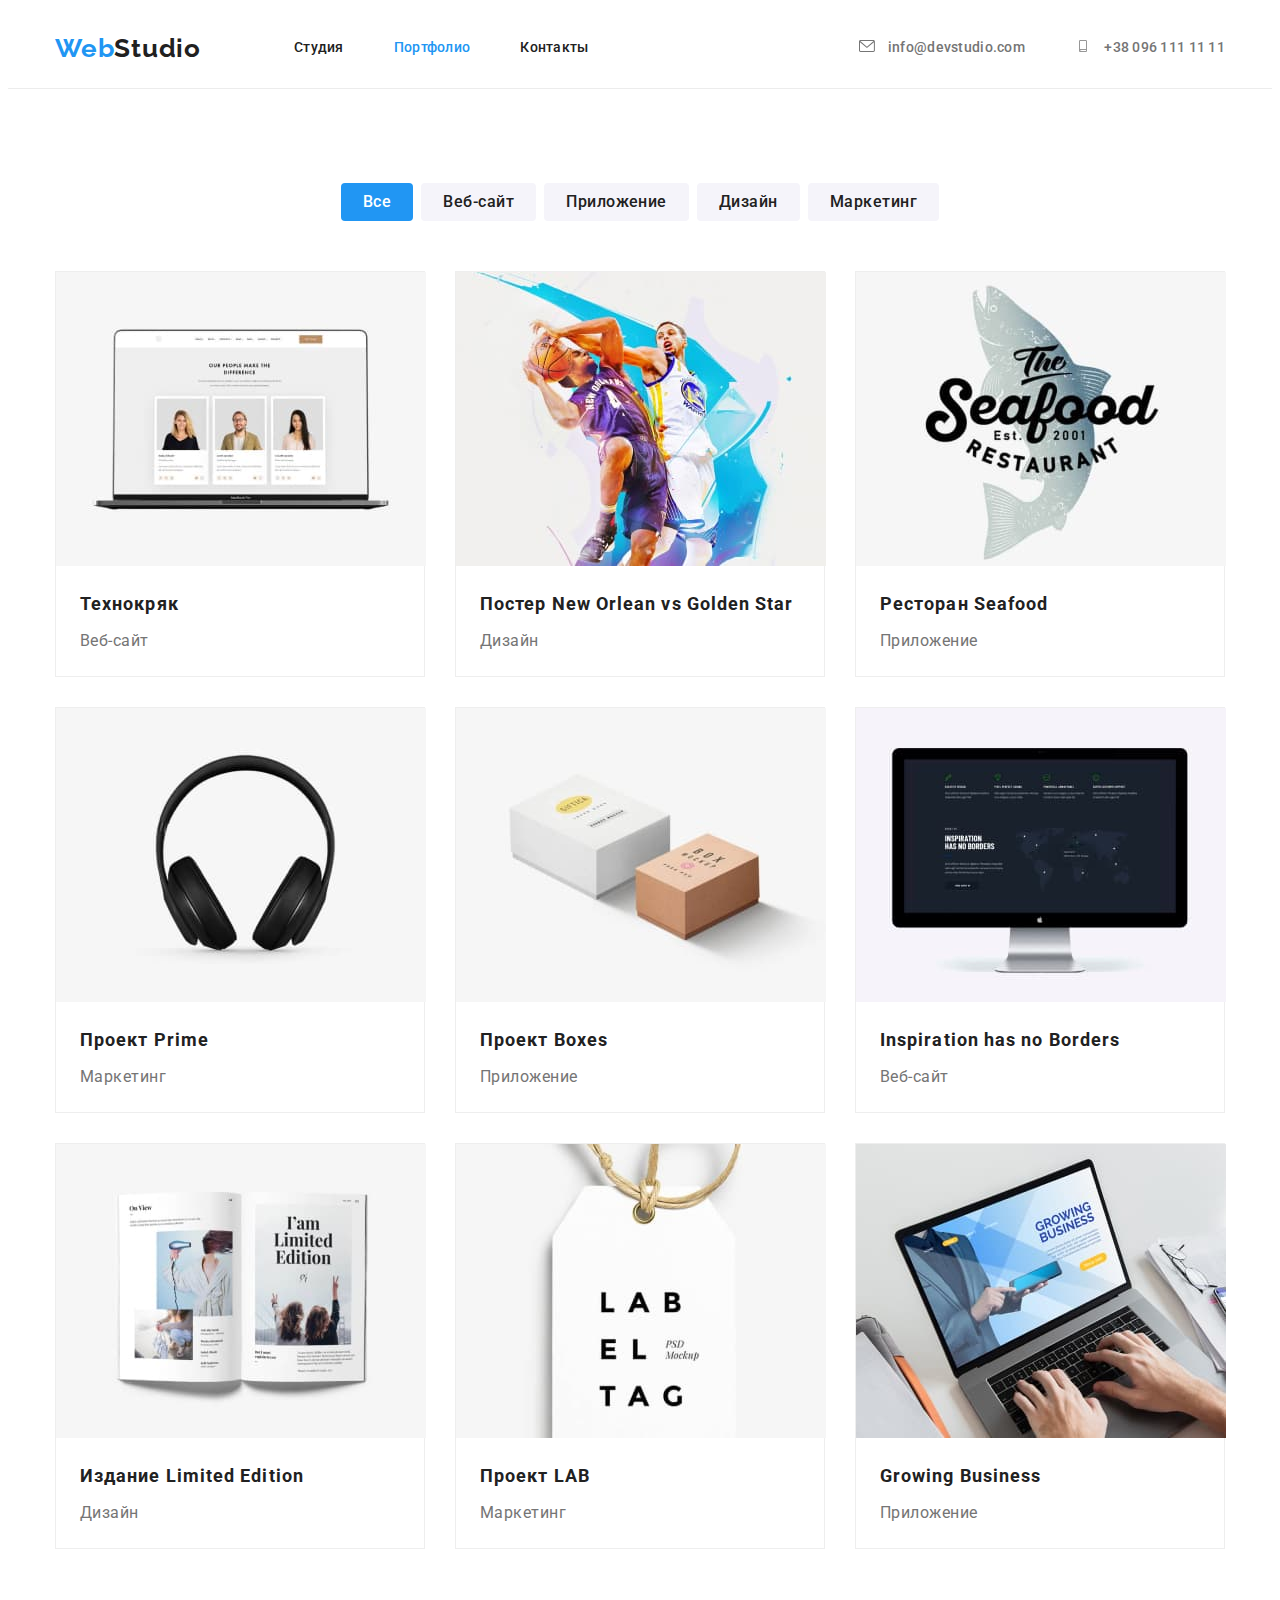
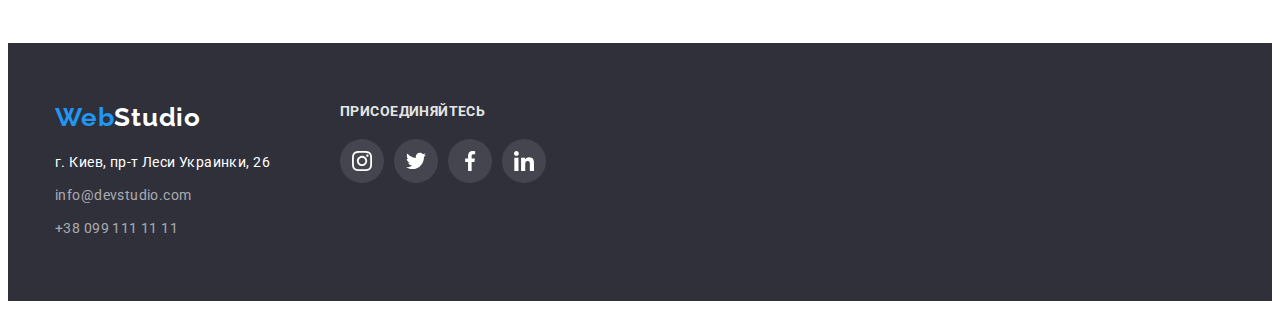
==== portfolio.html @ 863176aa "дз№5" ====
<!DOCTYPE html>
<html lang="ru">
<head>
    <meta charset="UTF-8">
    <meta http-equiv="X-UA-Compatible" content="IE=edge">
    <meta name="viewport" content="width=device-width, initial-scale=1.0">
    <link rel="preconnect" href="https://fonts.googleapis.com">
    <link rel="preconnect" href="https://fonts.gstatic.com" crossorigin>
    <link href="https://fonts.googleapis.com/css2?family=Raleway:wght@700&family=Roboto:wght@400;500;700;900&display=swap"
        rel="stylesheet">
    <title>Портфоліо</title>
        <link rel="stylesheet" href="https://cdnjs.cloudflare.com/ajax/libs/modern-normalize/1.1.0/modern-normalize.min.css"
            integrity="sha512-wpPYUAdjBVSE4KJnH1VR1HeZfpl1ub8YT/NKx4PuQ5NmX2tKuGu6U/JRp5y+Y8XG2tV+wKQpNHVUX03MfMFn9Q=="
            crossorigin="anonymous" referrerpolicy="no-referrer" />
    <link rel="stylesheet" href="stylse/reset.css">
    <link rel="stylesheet" href="stylse/styles.css">
</head>
<body>
    <header class="header">
        <div class="container header-box">
            <a class="header-logo-link link" href="" lang="en"><span class="logo-color">Web</span>Studio </a>
            <nav class="headr-nav">
                <ul class="nav-list list">
                    <li class="nav-item"><a class="nav link" href="./index.html"> Студия</a></li>
                    <li class="nav-item"><a class="nav link current" href="">Портфолио</a></li>
                    <li class="nav-item"><a class="nav link" href="">Контакты</a></li>
                </ul>
            </nav>
        <a class="contact-link link" href="mailto:info@devstudio.com">
          <svg class="contact-icon" width="16px" height="12px">
            <use href="./images/icons.svg#icon-envelope-2"></use>
          </svg>
          info@devstudio.com</a>

        <a class="contact-link link" href="tel:+380961111111">
          <svg class="contact-icon" width="16px" height="12px">
            <use href="./images/icons.svg#icon-smartphone-2"></use>
          </svg>
          +38 096 111 11 11</a>
        </div>
    </header>
    <main >
        <section class="project">
            <div class="container">
            <ul class="filter-list list ">
                <li class="filter-item"><a href=""><input class="filter-btn btn-current" type="button" value="Все"></a></li>
                <li class="filter-item"><a href=""><input class="filter-btn" type="button" value="Веб-сайт"></a></li>
                <li class="filter-item"><a href=""><input class="filter-btn" type="button" value="Приложение"></a></li>
                <li class="filter-item"><a href=""><input class="filter-btn" type="button" value="Дизайн"></a></li>
                <li class="filter-item"><a href=""><input class="filter-btn" type="button" value="Маркетинг"></a></li>
            </ul>
            <ul class="project-list list">
                <li class="project-item"><a href="" class="project-link link">
                    <img class="projeсt-image" src="./images/p-1.jpg" 
                    alt="Екран ноутбука на якому зображено сайт" 
                    width="370">
                    <div class="project-card">
                        <h3 class="projeсt-name">Технокряк</h3>
                        <p class="projeсt-part">Веб-сайт</p>
                    </div>
                    </a>
                </li>
                <li class="project-item"><a href="" class="project-link link">
                    <img class="projeсt-image" src="./images/p-2.jpg" 
                    alt="два гравці баскетболу" 
                    width="370">
                    <div class="project-card">
                        <h3 class="projeсt-name">Постер <span lang="en">New Orlean vs Golden Star</span> </h3>
                        <p class="projeсt-part">Дизайн</p>
                    </div>
                </a>
                </li>
                <li class="project-item"><a href="" class="project-link link">
                    <img class="projeсt-image" src="./images/p-3.jpg" 
                    alt="логотип ресторану з рибою" 
                    width="370">
                    <div class="project-card">
                        <h3 class="projeсt-name">Ресторан <span lang="en">Seafood</span> </h3>
                        <p class="projeсt-part">Приложение</p>
                    </div>
                </a>
                </li>
                <li class="project-item"><a href="" class="project-link link">
                    <img class="projeсt-image" src="./images/p-4.jpg"
                    alt="навушники" 
                    width="370">
                    <div class="project-card">
                        <h3 class="projeсt-name">Проект <span lang="en">Prime</span> </h3>
                        <p class="projeсt-part">Маркетинг</p>
                    </div>
                </a>
                </li>
                <li class="project-item"><a href="" class="project-link link">
                    <img class="projeсt-image" src="./images/p-5.jpg"
                    alt="дві коробки" 
                    width="370">
                    <div class="project-card"><h3 class="projeсt-name">Проект <span lang="en">Boxes</span> </h3>
                    <p class="projeсt-part">Приложение</p>
                </div>
                
                </li></a>
                <li class="project-item">
                    <a href="" class="project-link link">
                    <img class="projeсt-image" src="./images/p-6.jpg" 
                    alt="компютер" 
                    width="370">
                    <div class="project-card">
                        <h3 class="projeсt-name" lang="en">Inspiration has no Borders</h3>
                        <p class="projeсt-part">Веб-сайт</p>
                    </div>
                </a>
                </li>
                <li class="project-item">
                    <a href="" class="project-link link">
                    <img class="projeсt-image" src="./images/p-7.jpg" 
                    alt="книга" 
                    width="370">
                    <div class="project-card">
                        <h3 class="projeсt-name">Издание <span lang="en">Limited Edition</span> </h3>
                        <p class="projeсt-part">Дизайн</p>
                    </div>
                </a>
                </li>
                <li class="project-item">
                    <a href="" class="project-link link">
                    <img class="projeсt-image" src="./images/p-8.jpg" 
                    alt="етікетка" 
                    width="370">
                    <div class="project-card">
                        <h3 class="projeсt-name">Проект <span lang="en">LAB</span> </h3>
                        <p class="projeсt-part">Маркетинг</p>
                    </div>
                </a>
                </li>
                <li class="project-item">
                    <a href="" class="project-link link">
                    <img class="projeсt-image" src="./images/p-9.jpg" 
                    alt="компютер" 
                    width="370">
                    <div class="project-card">
                        <h3 class="projeсt-name" lang="en">Growing Business</h3>
                        <p class="projeсt-part">Приложение</p>
                    </div>
                </a>
                </li>
            </ul>
            
            </div>
        </section>
    </main>
    <footer class="footer-block">
      <section class="footer-box container">
        <div class="footer-address">
          <a class="footer-logo-link link" href="" lang="en"
            ><span class="logo-color">Web</span>Studio
          </a>
          <address class="footer-adr">
            <a
              class="footer-map link"
              href="https://goo.gl/maps/GrZTc98YmpMvjkZD6"
              target="_blank"
              rel="noopener noreferrer"
              >г. Киев, пр-т Леси Украинки, 26</a
            >
          </address>
          <a class="footer-link link" href="mailto:info@devstudio.com"
            >info@devstudio.com</a
          >
          <a class="footer-link link" href="tel:+380961111111"
            >+38 099 111 11 11</a
          >
        </div>
        <div class="join-us-box">
          <p class="join-title">присоединяйтесь</p>
          <ul class="join-list list">
            <li class="join-item">
              <a href="" class="join-link">
              <svg class="join-icon" wight="20px" height="20px" >
                <use href="./images/icons.svg#icon-instagram-1-2"></use>
              </svg>
            </a>
          </li>
          <li class="join-item">
              <a href="" class="join-link">
              <svg class="join-icon" wight="20px" height="20px" >
                <use href="./images/icons.svg#icon-twitter-1-2"></use>
              </svg>
            </a>
          </li>
          <li class="join-item">
              <a href="" class="join-link">
              <svg class="join-icon" wight="20px" height="20px" >
                <use href="./images/icons.svg#icon-facebook-1-2"></use>
              </svg>
            </a>
          </li>
          <li class="join-item">
              <a href="" class="join-link">
              <svg class="join-icon" wight="20px" height="20px" >
                <use href="./images/icons.svg#icon-linkedin-1-2"></use>
              </svg>
            </a>
          </li>
          </ul>
        </div>
      </section>
    </footer>
</body>
</html>
---- stylse/styles.css ----
:root {
  --headlines-color: #212121;
  --text-color: #757575;
  --background-color: #2f303a;
  --accent-color: #2196f3;
  --text-white-color: #ffffff;
  --btn-color: #f5f4fa;
  --body-color: #e5e5e5;
  --social-color: #afb1b8;
}
.container {
  width: 1200px;
  padding-left: 15px;
  padding-right: 15px;
  margin: 0 auto;
  /* outline: 2px solid tomato; */
}


body {
  font-family: "Roboto", sans-serif;
  color: var(--body-color);
}
.list {
  list-style: none;
}
.link {
  text-decoration: none;
}
/* -----------------HEDER --------------*/
.header {
  border-bottom: 1px solid #ececec;
}
.header-box {
  align-items: center;
  display: flex;
}
.headr-nav {
  font-size: 14px;
  line-height: 1.33;
}
.logo-color {
  color: var(--accent-color);
}
.header-logo-link {
  color: var(--headlines-color);
  font-family: "Raleway";
  font-style: normal;
  font-weight: bold;
  font-size: 26px;
  line-height: 1.19;
  letter-spacing: 0.03em;
}
/* -------------------NAV------------------- */
.nav {
  color: var(--headlines-color);
  font-style: normal;
  font-weight: 500;
  font-size: 14px;
  line-height: 1.14;
  letter-spacing: 0.02em;
  padding-top: 32px;
  padding-bottom: 32px;
  display: block;
}
.nav:hover,
.nav:focus {
  color: var(--accent-color);
}
.nav.link.current {
  color: var(--accent-color);
}
.nav-list {
  margin-left: 93px;
  display: flex;
}

.nav-item {
  margin-right: 50px;
}
.nav-item:last-child {
  margin-right: 0px;
}

/* ------------------CONTACT------------- */

.contact-icon {
  margin-right: 10px;
    fill: currentColor;

}
.contact-icon:hover,
.contact-icon:focus {
  fill: currentColor;
}
.contact-link {
  font-style: normal;
  font-weight: 500;
  font-size: 14px;
  line-height: 1.14;
  letter-spacing: 0.02em;
  color: var(--text-color);
  margin-right: 50px;
  margin-left: 10px;
  margin-left: auto;
}
.contact-link:last-child {
  margin-right: 0px;
  margin-left: 0px;
}
.contact-link:hover,
.contact-link:focus {
  color: var(--accent-color);
}
.contact-list {
  margin-left: 331px;
}
.contact-item {
  margin-right: 50px;
}
.contact-item:last-child {
  margin-right: 0px;
}
/* -------------------MAIN index------- */
/* ------------------HERO index--------- */
.hero {
  background-color: var(--background-color);
  background-image: linear-gradient(
      rgba(47, 48, 58, 0.4),
      rgba(47, 48, 58, 0.4)),
    url(../images/hero.jpg);
  background-repeat: repeat;
  background-position: center;
  background-size: cover;
  max-width: 1600px;
  height: 600px;
  margin-left: auto;
  margin-right: auto;
  padding-top: 200px;
  padding-bottom: 200px;
  text-align: center;
}
.hero-title {
  color: var(--text-white-color);
  font-style: normal;
  font-weight: 900;
  font-size: 44px;
  line-height: 1.36;
  text-align: center;
  letter-spacing: 0.06em;
  text-transform: uppercase;
  max-width: 696px;
  margin: 0 auto;
  margin-bottom: 30px;
}
/* --------------------BTN index----------- */
.order-btn {
  background-color: var(--accent-color);
  color: var(--text-white-color);
  cursor: pointer;
  font-style: normal;
  font-weight: bold;
  font-size: 16px;
  line-height: 1.87;
  letter-spacing: 0.06em;
  font-family: "Roboto";
  margin: 0 auto;
  border: none;
  padding: 10px 32px;
  box-shadow: 0px 4px 4px rgba(0, 0, 0, 0.15);
  border-radius: 4px;
}
.order-btn:hover,
.order-btn:focus {
  background-color: #2181f0;
}
/* -------------------FEATURES index----- */
.features-item::before {
  content: '';
  display: block;
  height: 120px;
  margin-bottom: 30px;
  background-color: #f5f4fa;
  background-size: 70px, 70px;
  background-repeat: no-repeat;
  background-position: center;
  border-radius: 4px;
}



.attention-icon::before {
  background-image: url(../images/antenna.svg);
}
.punctuality-icon::before {
  background-image: url(../images/clock.svg);
}
.plan-icon::before {
  background-image: url(../images/diagram.svg);
}
.modern-icon::before {
  background-image: url(../images/astronaut.svg);
}


.features {
  padding-top: 94px;
  padding-bottom: 94px;
}
.features-name {
  color: var(--headlines-color);
  font-style: normal;
  font-weight: bold;
  font-size: 14px;
  line-height: 1.14;
  letter-spacing: 0.03em;
  text-transform: uppercase;
  margin-bottom: 10px;
}
.features-description {
  color: var(--text-color);
  font-style: normal;
  font-weight: normal;
  font-size: 14px;
  line-height: 1.7;
  letter-spacing: 0.03em;
}
.features-list {
  display: flex;
  flex-wrap: wrap;
  list-style: none;
  flex-basis: calc(100% / 4 -30px);
}
.features-item {
  margin-right: 30px;
  width: 270px;
}
.features-item:nth-child(4n + 4) {
  margin-right: 0;
}
/* ------------------PIC index-------- */
.pic {
  padding-bottom: 94px;
}
.pic-list {
  display: flex;
  flex-wrap: wrap;
}
.pic-title {
  color: var(--headlines-color);
  text-align: center;
  font-style: normal;
  font-weight: bold;
  font-size: 36px;
  line-height: 1.16;
  letter-spacing: 0.03em;
  margin-bottom: 50px;
}
.pic-item {
  margin-right: 30px;
  flex-basis: calc(100% / 3 - 30px);
}
.pic-item:nth-child(3n + 3) {
  margin-right: 0;
}
/* ---------------------TEAM index------ */
.team {
  background-color: var(--btn-color);
  padding-top: 94px;
  padding-bottom: 94px;
}
.team-list {
  display: flex;
  flex-wrap: wrap;
}
.team-item {
  background-color: var(--text-white-color);
  margin-right: 30px;
  box-shadow: 0px 1px 3px rgba(0, 0, 0, 0.12), 0px 1px 1px rgba(0, 0, 0, 0.14),
    0px 2px 1px rgba(0, 0, 0, 0.2);
  border-radius: 0px 0px 4px 4px;
}
.team-item:nth-child(4n + 4) {
  margin-right: 0;
}
.team-title {
  color: var(--headlines-color);
  text-align: center;
  margin-bottom: 50px;
  font-style: normal;
  font-weight: bold;
  font-size: 36px;
  line-height: 1.16;
  letter-spacing: 0.03em;
}
.team-name {
  color: var(--headlines-color);
  font-style: normal;
  font-weight: 500;
  font-size: 16px;
  line-height: 1.18;
  text-align: center;
  letter-spacing: 0.03em;
  margin-bottom: 10px;
}
.team-position {
  color: var(--text-color);
  font-style: normal;
  font-weight: normal;
  font-size: 16px;
  line-height: 1.18;
  text-align: center;
  letter-spacing: 0.03em;
  margin-bottom: 16px;
}
.team-card {
  padding-top: 30px;
  padding-bottom: 30px;
}
.team-social-list {
  display: flex;
  justify-content: center;
}
.team-social-item + .team-social-item {
  margin-left: 10px;
}
.team-social-link {
  width: 44px;
  height: 44px;
  background-color: var(--text-white-color);
  display: flex;
  justify-content: center;
  align-items: center;
  border-radius: 50%;
  fill: var(--social-color);
}
.team-social-link:hover,
.team-social-link:focus {
  background-color: var(--accent-color);
  fill: var(--text-white-color);
}
/* -----------------CLIENT---------------- */
.client {
  padding-top: 94px;
  padding-bottom: 94px;
}

.client-title {
font-size: 36px;
line-height: 42px;
text-align: center;
letter-spacing: 0.03em;
color: var(--headlines-color);
margin-bottom:50px;
}
.client-list {
  display: flex;
  justify-content: center;
}
.client-item {
  margin-right: 30px;
}
.client-item:last-child {
  margin-right: 0;
}
.client-link {
  fill: var(--social-color);
  display:flex;
  justify-content: center;
  align-items: center;
  width: 170px;
  height: 92px;
  border: 1px solid var(--social-color);
  border-radius: 4px;

}
.client-link:focus,
.client-link:hover {
  fill: var(--accent-color);
  border: 1px solid var(--accent-color);
}

/* ----------------MAIN portfolio----- */
/* --------------FILTER port----- */
.project {
  padding-top: 94px;
  padding-bottom: 94px;
}
.filter-list {
  display: flex;
  justify-content: center;
  margin-bottom: 50px;
}
.filter-item {
  margin-right: 8px;
}
.filter-item:last-child {
  margin-right: 0;
}
.filter-btn {
  color: var(--headlines-color);
  background-color: var(--btn-color);
  cursor: pointer;
  font-style: normal;
  font-weight: 500;
  font-size: 16px;
  line-height: 1.62;
  text-align: center;
  letter-spacing: 0.03em;
  border-radius: 4px;
  font-family: "Roboto";
  border: 0;
  font-family: inherit;
  padding: 6px 22px;
}
.btn-current {
  background-color: var(--accent-color);
  color: var(--text-white-color);
}
.filter-btn:hover,
.filter-btn:focus {
  color: var(--text-white-color);
  background-color: var(--accent-color);
  box-shadow: 0px 3px 1px rgba(0, 0, 0, 0.1), 0px 1px 2px rgba(0, 0, 0, 0.08),
    0px 2px 2px rgba(0, 0, 0, 0.12);
  border-radius: 4px;
}
/* --------------PROJECT port---- */
.project-list {
  display: flex;
  flex-wrap: wrap;
  /* margin-right: -30px;
margin-bottom: -30px; */

}
.project-item {
  background-color: var(--text-white-color);
  border: 1px solid #eeeeee;
  width: 370px;
  margin-right: 30px;
  margin-bottom: 30px;
  cursor: pointer;
}
.project-item:focus,
.project-item:hover {
  box-shadow: 0px 1px 1px rgba(0, 0, 0, 0.12),
  0px 4px 4px rgba(0, 0, 0, 0.06), 
  1px 4px 6px rgba(0, 0, 0, 0.16);
}
.project-item:nth-child(3n) {
  margin-right: 0;
}
.project-item:nth-last-child(-n + 3) {
  margin-bottom: 0;
}
.project-card {
  padding: 20px 24px;
}

.projeсt-name {
  color: var(--headlines-color);
  font-style: normal;
  font-weight: bold;
  font-size: 18px;
  line-height: 2;
  letter-spacing: 0.06em;
  margin-bottom: 4px;
}

.projeсt-part {
  color: var(--text-color);
  font-style: normal;
  font-weight: normal;
  font-size: 16px;
  line-height: 1.87;
  letter-spacing: 0.03em;
}
.projeсt-image {
  display: block;
}

/* -----footer-------- */
.footer-block {
  padding-top: 60px;
  padding-bottom: 60px;
  background-color: var(--background-color);

}
.footer-box {
  display: flex;
}
.footer-address {
  margin-right: 70px;
}
.footer-logo-link {
  color: var(--text-white-color);
  font-family: "Raleway";
  font-style: normal;
  font-weight: bold;
  font-size: 26px;
  line-height: 1.1;
  letter-spacing: 0.03em;
  margin-bottom: 20px;
  display: block;
}
.footer-adr {
  font-style: normal;
  margin-bottom: 9px;
}
.footer-map {
  color: var(--text-white-color);
  font-style: normal;
  font-weight: normal;
  font-size: 14px;
  line-height: 1.71;
  letter-spacing: 0.03em;
}

.footer-item {
  box-sizing: border-box;
}
.footer-link {
  color: rgba(255, 255, 255, 0.6);
  font-style: normal;
  font-weight: normal;
  font-size: 14px;
  line-height: 1.71;
  letter-spacing: 0.03em;
  display: block;
  margin-bottom: 9px;
}
.footer-link:last-child {
  margin-bottom: 0;
}
.footer-link:hover,
.footer-link:focus {
  color: var(--text-white-color);
}
.join-us-box {
}
.join-title {
  font-style: normal;
font-weight: bold;
font-size: 14px;
line-height: 16px;
letter-spacing: 0.03em;
text-transform: uppercase;
margin-bottom: 20px;
}
.join-list {
  display: flex;  
  /* justify-content: center; */
}
.join-item + .join-item {
  margin-left: 10px;
}
.join-link {
  width: 44px;
  height: 44px;
  display: flex;
  justify-content: center;
  align-items: center;
  border-radius: 50%;
  background-color: rgba(255, 255, 255, 0.1);;
  fill: var(--text-white-color);
}
.join-link:hover,
.join-link:focus {
  background-color: var(--accent-color);
  
  
}
.join-icon {
  /* fill: var(--text-white-color); */
  
}
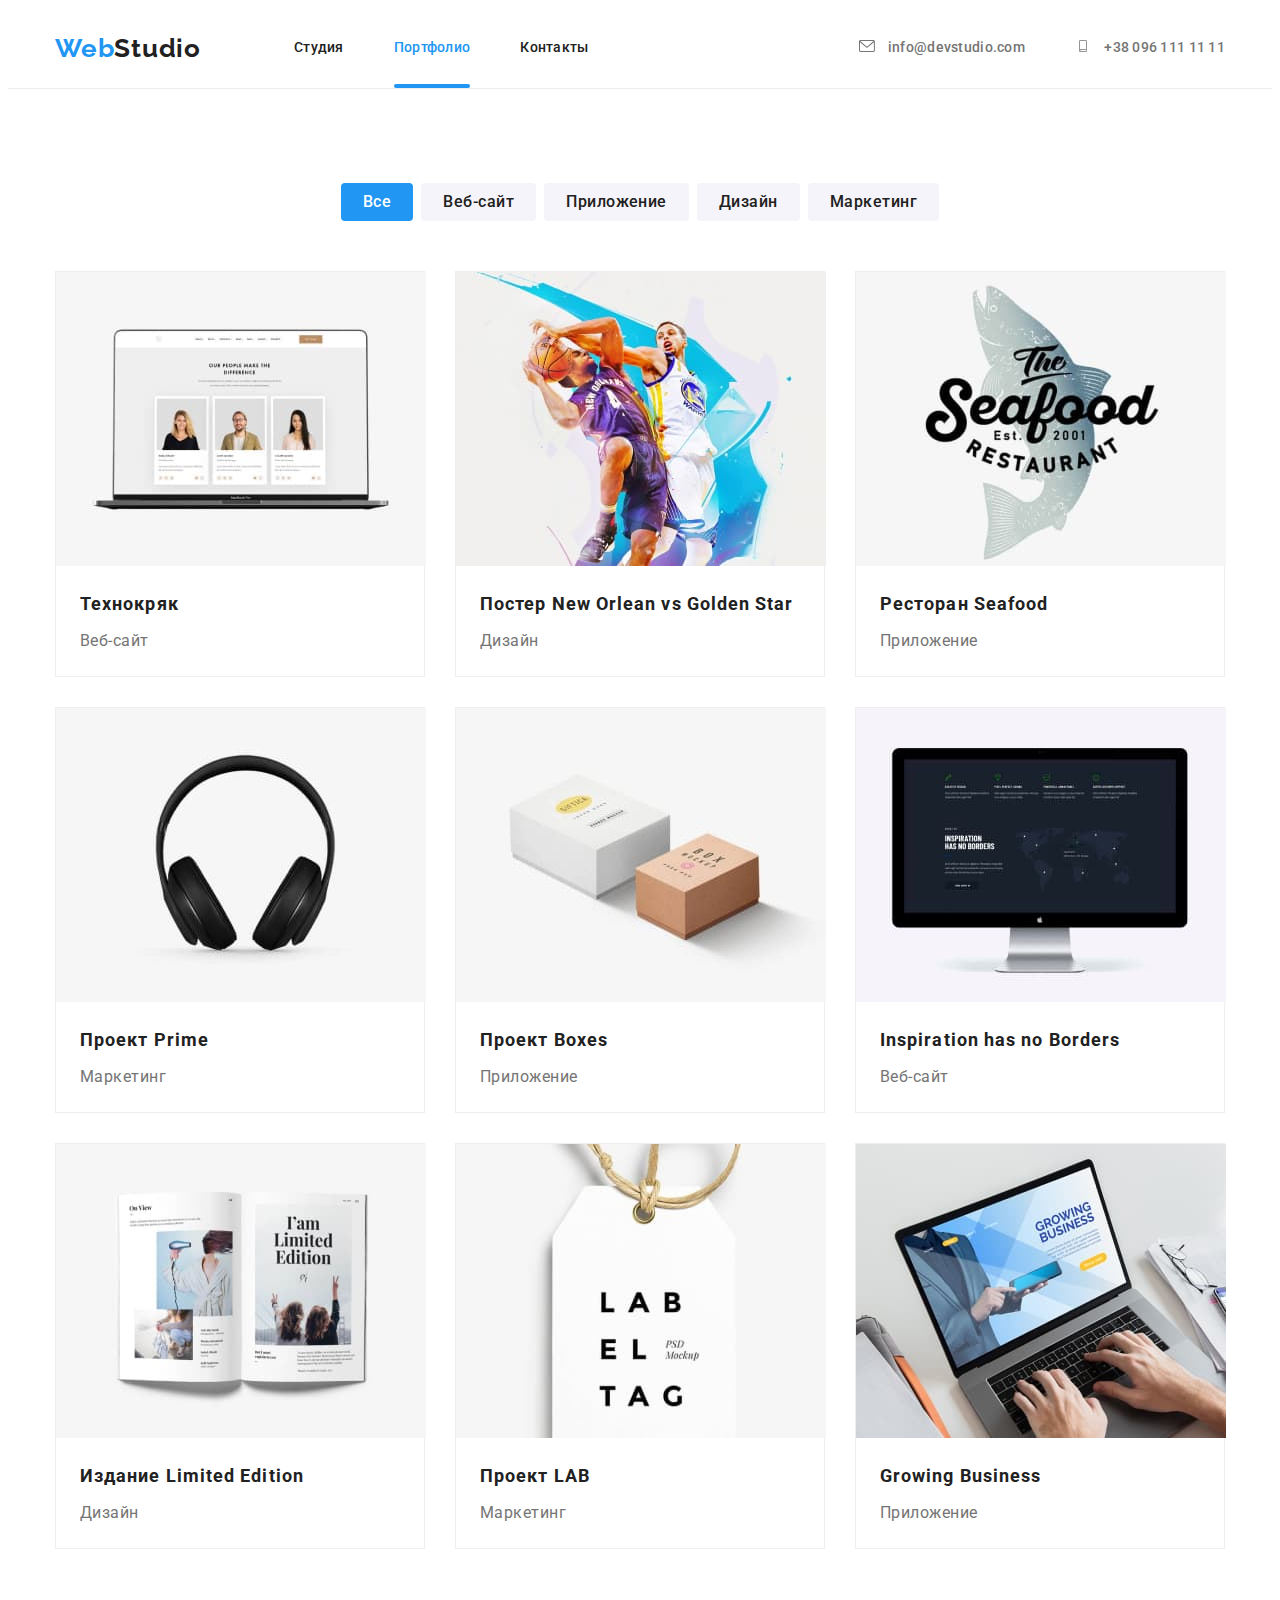
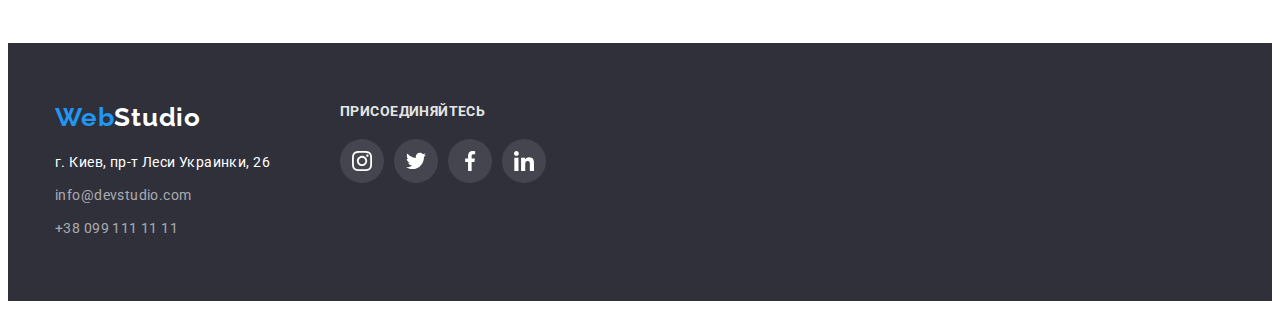
==== commit bb97b06d: "частково виконана дз№5" ====
--- a/portfolio.html
+++ b/portfolio.html
@@ -51,9 +51,12 @@
             </ul>
             <ul class="project-list list">
                 <li class="project-item"><a href="" class="project-link link">
+                  <div class="projeсt-overlay">
                     <img class="projeсt-image" src="./images/p-1.jpg" 
-                    alt="Екран ноутбука на якому зображено сайт" 
-                    width="370">
+                      alt="Екран ноутбука на якому зображено сайт" 
+                      width="370">
+                    <p class="projeсt-overlay-text">Технокряк это современная площадка распространения коронавируса. Компании используют эту платформу для цифрового шпионажа и атак на защищённые сервера конкурентов.</p>
+                  </div>
                     <div class="project-card">
                         <h3 class="projeсt-name">Технокряк</h3>
                         <p class="projeсt-part">Веб-сайт</p>
--- a/stylse/styles.css
+++ b/stylse/styles.css
@@ -69,7 +69,20 @@
 }
 .nav.link.current {
   color: var(--accent-color);
-}
+  position: relative;
+}
+/* --------dz#5-------- */
+.nav.link.current::after {
+  content: ' ';
+  position: absolute;
+  height: 4px;
+  width: 100%;
+  bottom: 0;
+  left: 0;
+  background: var(--accent-color);
+  border-radius: 2px;
+}
+
 .nav-list {
   margin-left: 93px;
   display: flex;
@@ -429,8 +442,6 @@
 .project-list {
   display: flex;
   flex-wrap: wrap;
-  /* margin-right: -30px;
-margin-bottom: -30px; */
 
 }
 .project-item {
@@ -478,6 +489,36 @@
 .projeсt-image {
   display: block;
 }
+/* ----------OVERLAY--------- */
+.projeсt-overlay {
+  position: relative;
+  /* overflow: hidden; */
+}
+.projeсt-overlay-text {
+  position: absolute;
+width: 100%;
+height: 100%;
+left: 0;
+top: 0;
+font-size: 18px;
+line-height: 28px;
+letter-spacing: 0.03em;
+  background: rgba(33, 150, 243, 0.9);
+color: var(--text-white-color);
+padding: 63px 24px;
+opacity: 0;
+
+
+}
+.projeсt-overlay-text:hover,
+.projeсt-overlay-text:focus {
+  opacity: 1;
+  
+}
+
+
+
+
 
 /* -----footer-------- */
 .footer-block {
@@ -574,3 +615,42 @@
   /* fill: var(--text-white-color); */
   
 }
+/* ------MODAL-------- */
+
+.backdrop {
+  position: fixed;
+  top: 0;
+  left: 0;
+  width: 100%;
+  height: 100%;
+  background: rgba(0, 0, 0, 0.2);
+}
+.backdrop.is-hidden {
+  opacity: 1;
+  pointer-events: none;
+  visibility: hidden;
+}
+.modal {
+  position: absolute;
+  top: 50%;
+  left: 50%;
+  transform: translate(-50%, -50%);
+  min-width: 528px;
+  min-height: 581px;
+  background: #FFFFFF;
+  box-shadow: 0px 1px 3px rgba(0, 0, 0, 0.12), 0px 1px 1px rgba(0, 0, 0, 0.14), 0px 2px 1px rgba(0, 0, 0, 0.2);
+  border-radius: 4px;
+}
+.close-modal-btn {
+  position: absolute;
+  top: 8px;
+  right: 8px;
+  width: 30px;
+  height: 30px;
+  border-radius: 50%;
+  border: 1px solid rgba(0, 0, 0, 0.1);
+  background-color: var(--text-white-color);
+  display: flex;
+  align-items: center;
+  cursor: pointer;
+}
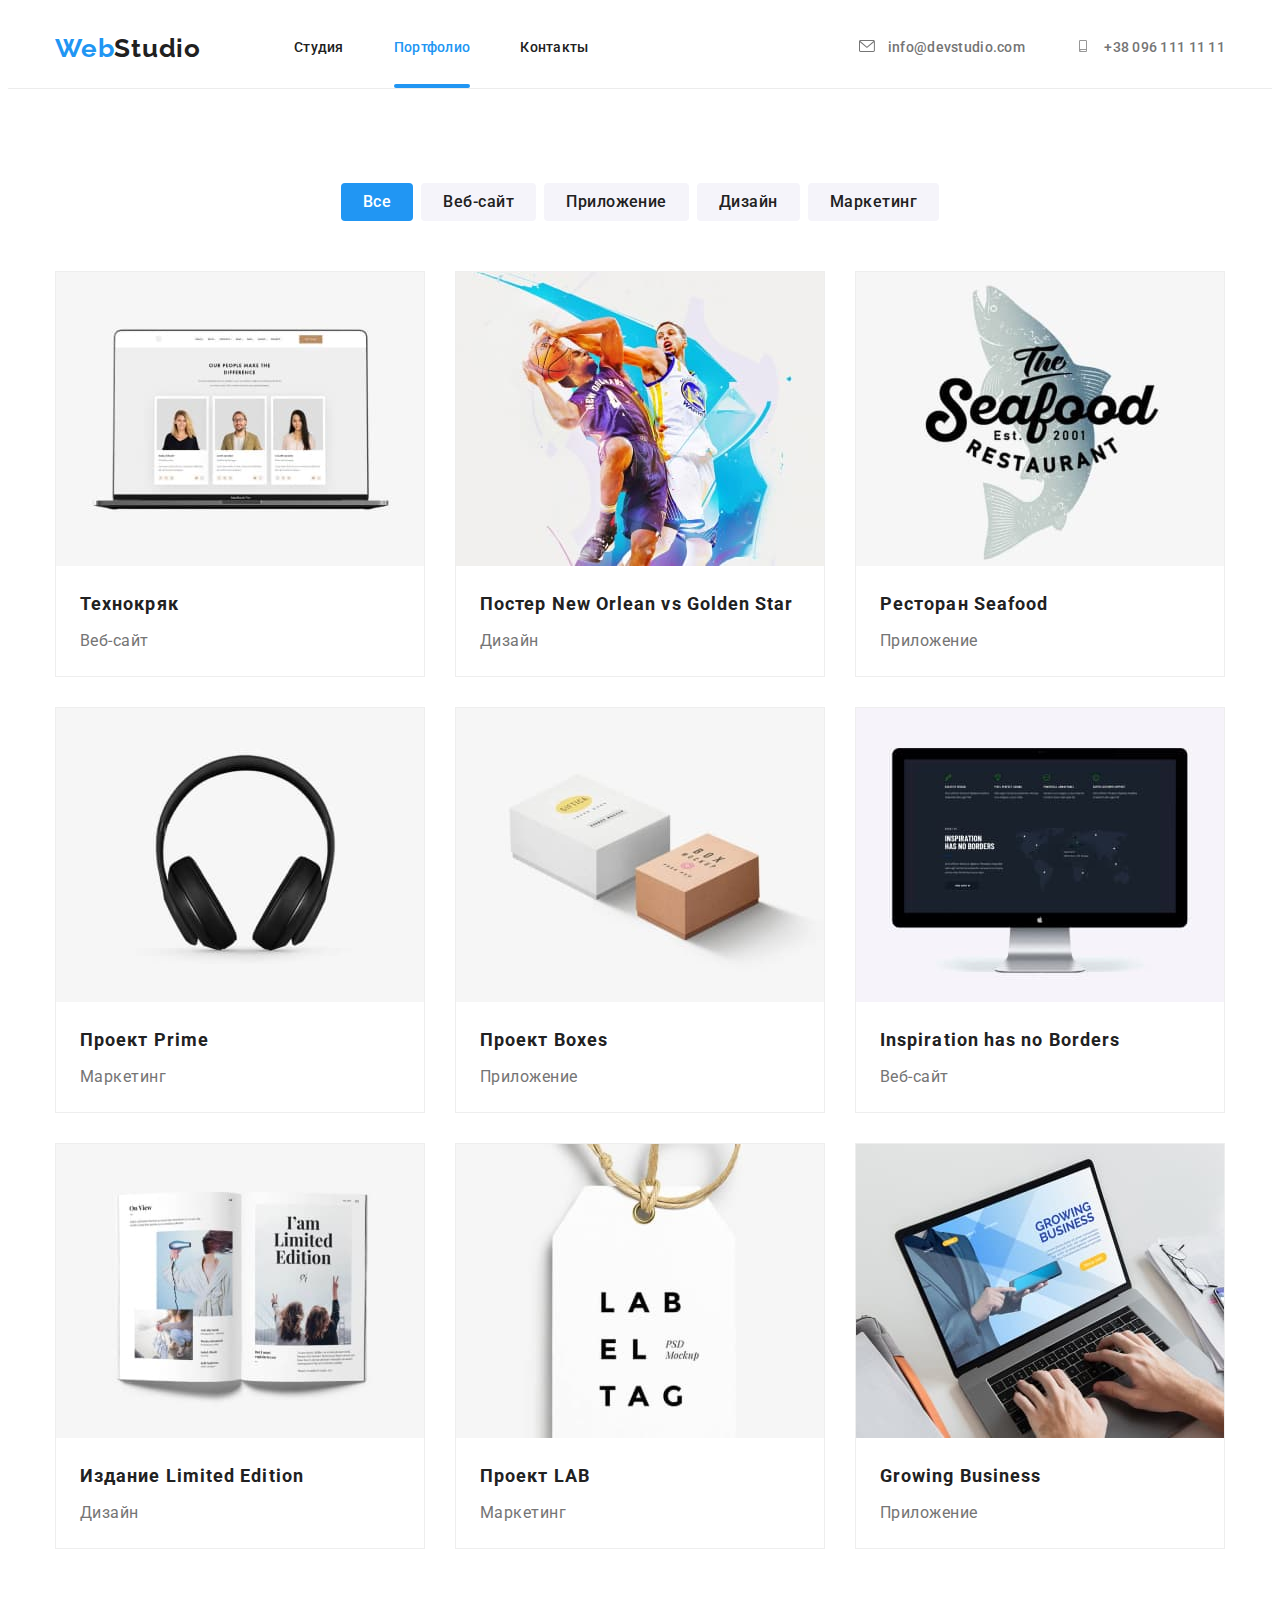
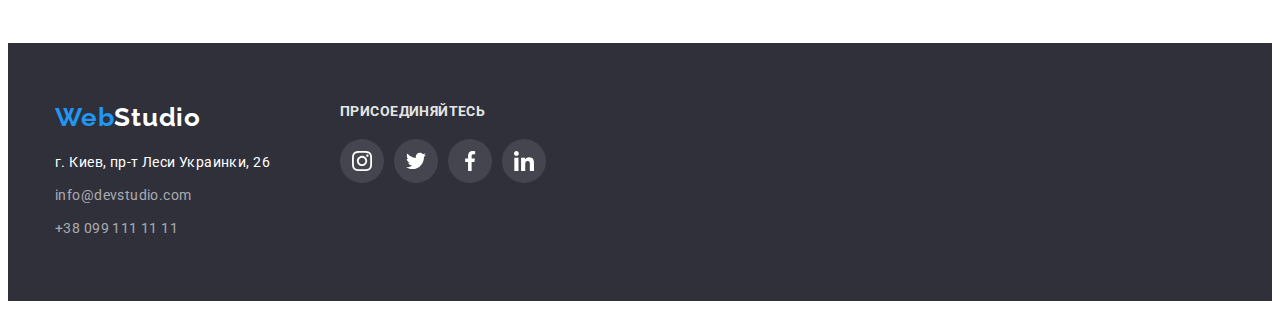
==== commit 00551aaa: "виконання дз№5" ====
--- a/portfolio.html
+++ b/portfolio.html
@@ -50,7 +50,8 @@
                 <li class="filter-item"><a href=""><input class="filter-btn" type="button" value="Маркетинг"></a></li>
             </ul>
             <ul class="project-list list">
-                <li class="project-item"><a href="" class="project-link link">
+                <li class="project-item">
+                  <a href="" class="project-link link">
                   <div class="projeсt-overlay">
                     <img class="projeсt-image" src="./images/p-1.jpg" 
                       alt="Екран ноутбука на якому зображено сайт" 
@@ -63,40 +64,56 @@
                     </div>
                     </a>
                 </li>
-                <li class="project-item"><a href="" class="project-link link">
+                <li class="project-item">
+                  <a href="" class="project-link link">
+                    <div class="projeсt-overlay">
                     <img class="projeсt-image" src="./images/p-2.jpg" 
                     alt="два гравці баскетболу" 
                     width="370">
+                    <p class="projeсt-overlay-text">Технокряк это современная площадка распространения коронавируса. Компании используют эту платформу для цифрового шпионажа и атак на защищённые сервера конкурентов.</p>
+                  </div>
                     <div class="project-card">
                         <h3 class="projeсt-name">Постер <span lang="en">New Orlean vs Golden Star</span> </h3>
                         <p class="projeсt-part">Дизайн</p>
                     </div>
                 </a>
                 </li>
-                <li class="project-item"><a href="" class="project-link link">
+                <li class="project-item">
+                  <a href="" class="project-link link">
+                    <div class="projeсt-overlay">
                     <img class="projeсt-image" src="./images/p-3.jpg" 
                     alt="логотип ресторану з рибою" 
                     width="370">
+                    <p class="projeсt-overlay-text">Технокряк это современная площадка распространения коронавируса. Компании используют эту платформу для цифрового шпионажа и атак на защищённые сервера конкурентов.</p>
+                  </div>
                     <div class="project-card">
                         <h3 class="projeсt-name">Ресторан <span lang="en">Seafood</span> </h3>
                         <p class="projeсt-part">Приложение</p>
                     </div>
                 </a>
                 </li>
-                <li class="project-item"><a href="" class="project-link link">
+                <li class="project-item">
+                  <a href="" class="project-link link">
+                    <div class="projeсt-overlay">
                     <img class="projeсt-image" src="./images/p-4.jpg"
                     alt="навушники" 
                     width="370">
+                    <p class="projeсt-overlay-text">Технокряк это современная площадка распространения коронавируса. Компании используют эту платформу для цифрового шпионажа и атак на защищённые сервера конкурентов.</p>
+                  </div>
                     <div class="project-card">
                         <h3 class="projeсt-name">Проект <span lang="en">Prime</span> </h3>
                         <p class="projeсt-part">Маркетинг</p>
                     </div>
                 </a>
                 </li>
-                <li class="project-item"><a href="" class="project-link link">
+                <li class="project-item">
+                  <a href="" class="project-link link">
+                    <div class="projeсt-overlay">
                     <img class="projeсt-image" src="./images/p-5.jpg"
                     alt="дві коробки" 
                     width="370">
+                    <p class="projeсt-overlay-text">Технокряк это современная площадка распространения коронавируса. Компании используют эту платформу для цифрового шпионажа и атак на защищённые сервера конкурентов.</p>
+                  </div>
                     <div class="project-card"><h3 class="projeсt-name">Проект <span lang="en">Boxes</span> </h3>
                     <p class="projeсt-part">Приложение</p>
                 </div>
@@ -104,9 +121,12 @@
                 </li></a>
                 <li class="project-item">
                     <a href="" class="project-link link">
+                      <div class="projeсt-overlay">
                     <img class="projeсt-image" src="./images/p-6.jpg" 
                     alt="компютер" 
                     width="370">
+                    <p class="projeсt-overlay-text">Технокряк это современная площадка распространения коронавируса. Компании используют эту платформу для цифрового шпионажа и атак на защищённые сервера конкурентов.</p>
+                  </div>
                     <div class="project-card">
                         <h3 class="projeсt-name" lang="en">Inspiration has no Borders</h3>
                         <p class="projeсt-part">Веб-сайт</p>
@@ -115,9 +135,12 @@
                 </li>
                 <li class="project-item">
                     <a href="" class="project-link link">
+                      <div class="projeсt-overlay">
                     <img class="projeсt-image" src="./images/p-7.jpg" 
                     alt="книга" 
                     width="370">
+                    <p class="projeсt-overlay-text">Технокряк это современная площадка распространения коронавируса. Компании используют эту платформу для цифрового шпионажа и атак на защищённые сервера конкурентов.</p>
+                  </div>
                     <div class="project-card">
                         <h3 class="projeсt-name">Издание <span lang="en">Limited Edition</span> </h3>
                         <p class="projeсt-part">Дизайн</p>
@@ -126,9 +149,12 @@
                 </li>
                 <li class="project-item">
                     <a href="" class="project-link link">
+                      <div class="projeсt-overlay">
                     <img class="projeсt-image" src="./images/p-8.jpg" 
                     alt="етікетка" 
                     width="370">
+                    <p class="projeсt-overlay-text">Технокряк это современная площадка распространения коронавируса. Компании используют эту платформу для цифрового шпионажа и атак на защищённые сервера конкурентов.</p>
+                  </div>
                     <div class="project-card">
                         <h3 class="projeсt-name">Проект <span lang="en">LAB</span> </h3>
                         <p class="projeсt-part">Маркетинг</p>
@@ -137,9 +163,12 @@
                 </li>
                 <li class="project-item">
                     <a href="" class="project-link link">
+                      <div class="projeсt-overlay">
                     <img class="projeсt-image" src="./images/p-9.jpg" 
                     alt="компютер" 
                     width="370">
+                    <p class="projeсt-overlay-text">Технокряк это современная площадка распространения коронавируса. Компании используют эту платформу для цифрового шпионажа и атак на защищённые сервера конкурентов.</p>
+                  </div>
                     <div class="project-card">
                         <h3 class="projeсt-name" lang="en">Growing Business</h3>
                         <p class="projeсt-part">Приложение</p>
--- a/stylse/styles.css
+++ b/stylse/styles.css
@@ -7,6 +7,9 @@
   --btn-color: #f5f4fa;
   --body-color: #e5e5e5;
   --social-color: #afb1b8;
+  --timing-function: cubic-bezier(0.4, 0, 0.2, 1);
+  --animation-duration: 250ms;
+  --timing-function1: transform 250ms cubic-bezier(0.4, 0, 0.2, 1);
 }
 .container {
   width: 1200px;
@@ -62,6 +65,10 @@
   padding-top: 32px;
   padding-bottom: 32px;
   display: block;
+
+  transition-property: color;
+  transition-duration: var(--animation-duration);
+  transition-timing-function: var(--timing-function);
 }
 .nav:hover,
 .nav:focus {
@@ -116,6 +123,11 @@
   margin-right: 50px;
   margin-left: 10px;
   margin-left: auto;
+
+    transition-property: color;
+  transition-duration: var(--animation-duration);
+  transition-timing-function: var(--timing-function);
+
 }
 .contact-link:last-child {
   margin-right: 0px;
@@ -182,6 +194,11 @@
   padding: 10px 32px;
   box-shadow: 0px 4px 4px rgba(0, 0, 0, 0.15);
   border-radius: 4px;
+
+    transition-property: background-color;
+  transition-duration: var(--animation-duration);
+  transition-timing-function: var(--timing-function);
+
 }
 .order-btn:hover,
 .order-btn:focus {
@@ -272,10 +289,33 @@
 .pic-item {
   margin-right: 30px;
   flex-basis: calc(100% / 3 - 30px);
+  position: relative;
 }
 .pic-item:nth-child(3n + 3) {
   margin-right: 0;
 }
+
+.pic-image-overlay {
+  position: absolute;
+  bottom: 0;
+  left: 0;
+  width: 100%;
+  max-height: 70px;
+  background: rgba(47, 48, 58, 0.8);
+  padding-top: 27px;
+  padding-bottom: 27px;
+}
+.pic-image-overlay-text {
+  font-weight: bold;
+font-size: 14px;
+line-height: 16px;
+text-align: center;
+letter-spacing: 0.03em;
+text-transform: uppercase;
+color: var(--text-white-color);
+}
+
+
 /* ---------------------TEAM index------ */
 .team {
   background-color: var(--btn-color);
@@ -346,6 +386,11 @@
   align-items: center;
   border-radius: 50%;
   fill: var(--social-color);
+
+  transition-property: background-color, fill;
+  transition-duration: var(--animation-duration);
+  transition-timing-function: var(--timing-function);
+  
 }
 .team-social-link:hover,
 .team-social-link:focus {
@@ -386,11 +431,23 @@
   border: 1px solid var(--social-color);
   border-radius: 4px;
 
+  transition-property: border;
+  transition-duration: var(--animation-duration);
+  transition-timing-function: var(--timing-function);
+}
+.client-icon {
+  fill: #AFB1B8;
+  transition-property: fill;
+  transition-duration: var(--animation-duration);
+  transition-timing-function: var(--timing-function);
 }
 .client-link:focus,
 .client-link:hover {
+  border: 1px solid var(--accent-color);
+}
+.client-link:focus .client-icon,
+.client-link:hover .client-icon {
   fill: var(--accent-color);
-  border: 1px solid var(--accent-color);
 }
 
 /* ----------------MAIN portfolio----- */
@@ -425,6 +482,10 @@
   border: 0;
   font-family: inherit;
   padding: 6px 22px;
+
+  transition-property: color, background-color, box-shadow;
+  transition-duration: var(--animation-duration);
+  transition-timing-function: var(--timing-function);
 }
 .btn-current {
   background-color: var(--accent-color);
@@ -436,7 +497,6 @@
   background-color: var(--accent-color);
   box-shadow: 0px 3px 1px rgba(0, 0, 0, 0.1), 0px 1px 2px rgba(0, 0, 0, 0.08),
     0px 2px 2px rgba(0, 0, 0, 0.12);
-  border-radius: 4px;
 }
 /* --------------PROJECT port---- */
 .project-list {
@@ -451,6 +511,11 @@
   margin-right: 30px;
   margin-bottom: 30px;
   cursor: pointer;
+
+  transition-property: box-shadow;
+  transition-duration: var(--animation-duration);
+  transition-timing-function: var(--timing-function);
+
 }
 .project-item:focus,
 .project-item:hover {
@@ -492,7 +557,7 @@
 /* ----------OVERLAY--------- */
 .projeсt-overlay {
   position: relative;
-  /* overflow: hidden; */
+  overflow: hidden;
 }
 .projeсt-overlay-text {
   position: absolute;
@@ -506,19 +571,14 @@
   background: rgba(33, 150, 243, 0.9);
 color: var(--text-white-color);
 padding: 63px 24px;
-opacity: 0;
-
-
-}
-.projeсt-overlay-text:hover,
-.projeсt-overlay-text:focus {
-  opacity: 1;
-  
-}
-
-
-
-
+transform: translateY(101%);
+transition: var(--timing-function1);
+}
+.project-link:hover .projeсt-overlay-text,
+.project-link:focus .projeсt-overlay-text{
+  transform: translateY(0%);
+
+}
 
 /* -----footer-------- */
 .footer-block {
@@ -569,6 +629,11 @@
   letter-spacing: 0.03em;
   display: block;
   margin-bottom: 9px;
+
+    transition-property: color;
+  transition-duration: var(--animation-duration);
+  transition-timing-function: var(--timing-function);
+
 }
 .footer-link:last-child {
   margin-bottom: 0;
@@ -604,6 +669,11 @@
   border-radius: 50%;
   background-color: rgba(255, 255, 255, 0.1);;
   fill: var(--text-white-color);
+
+    transition-property: background-color;
+  transition-duration: var(--animation-duration);
+  transition-timing-function: var(--timing-function);
+
 }
 .join-link:hover,
 .join-link:focus {
@@ -626,20 +696,27 @@
   background: rgba(0, 0, 0, 0.2);
 }
 .backdrop.is-hidden {
-  opacity: 1;
+  opacity: 0;
   pointer-events: none;
   visibility: hidden;
-}
+  
+}
+.backdrop.is-hidden .modal {
+  transform: translate(-50%, -50%) scale(0.1);
+}
+
 .modal {
   position: absolute;
   top: 50%;
   left: 50%;
-  transform: translate(-50%, -50%);
+  transform: translate(-50%, -50%) scale(1);
+  transition: var(--timing-function);
   min-width: 528px;
   min-height: 581px;
   background: #FFFFFF;
   box-shadow: 0px 1px 3px rgba(0, 0, 0, 0.12), 0px 1px 1px rgba(0, 0, 0, 0.14), 0px 2px 1px rgba(0, 0, 0, 0.2);
   border-radius: 4px;
+
 }
 .close-modal-btn {
   position: absolute;
@@ -653,4 +730,9 @@
   display: flex;
   align-items: center;
   cursor: pointer;
-}
+  
+
+}
+.close-modal-btn .modal{
+  
+}
